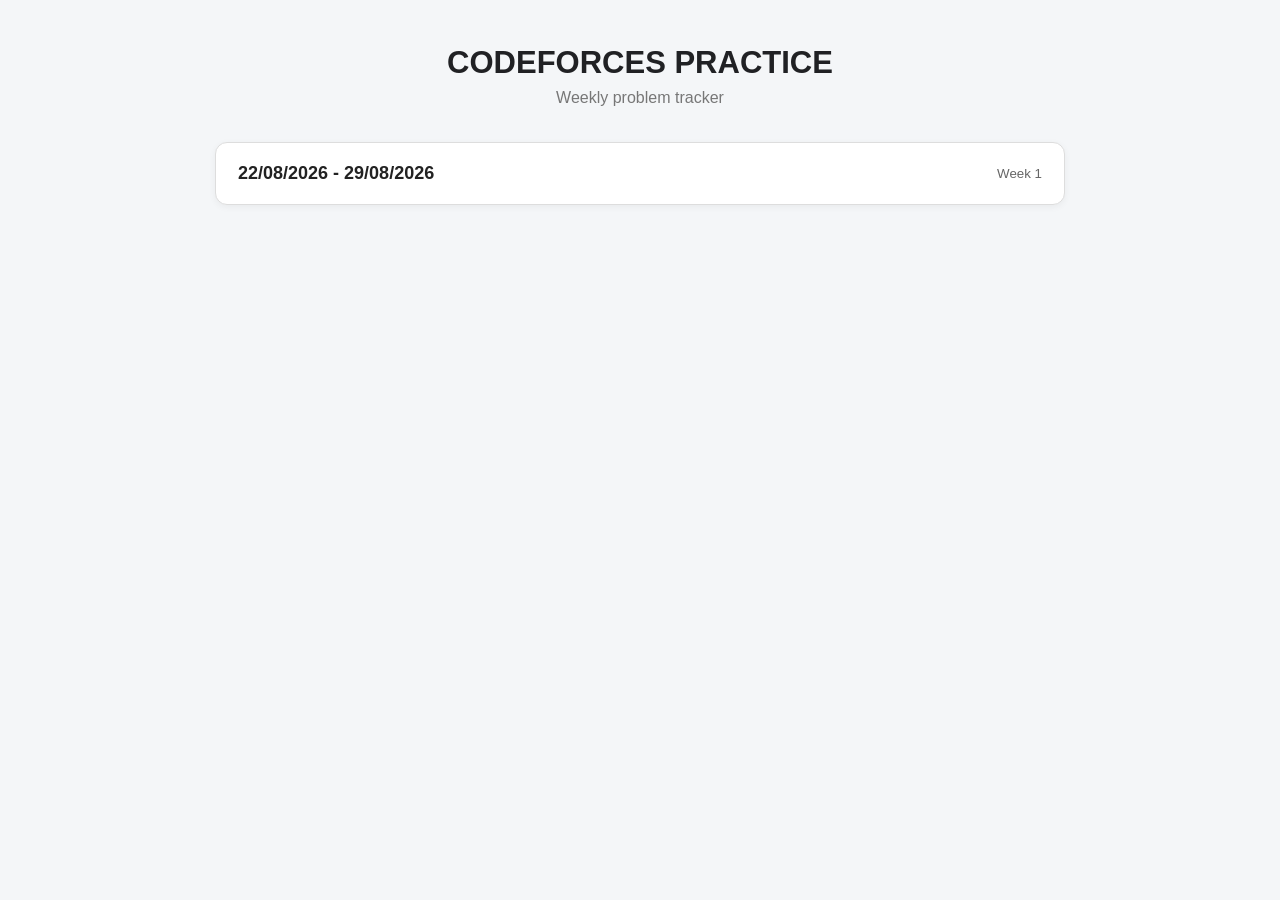
==== index.html @ 2c96304b "CF Weekly Tracker" ====
<!DOCTYPE html>
<html lang="en">
<head>
<meta charset="UTF-8">
<meta name="viewport" content="width=device-width, initial-scale=1.0">
<title>Codeforces Practice</title>
<link rel="stylesheet" href="style.css">
</head>
<body>
<div class="container">
<h1>CODEFORCES PRACTICE</h1>
<p class="subtitle">Weekly problem tracker</p>

 
</a>
<a class="week" href="weeks/week1.html">
    <span>22/08/2026 - 29/08/2026</span>
    <small>Week 1</small>
</a>
</div>
</body>
</html>
---- style.css ----
*{box-sizing:border-box}
body{margin:0;padding:45px 20px;background:#f4f6f8;color:#202124;font-family:Arial,Helvetica,sans-serif}
.container{width:100%;max-width:850px;margin:0 auto}
h1{text-align:center;margin:0;font-size:31px}
.subtitle{text-align:center;color:#777;margin:8px 0 35px}
.week{display:flex;align-items:center;justify-content:space-between;padding:20px 22px;margin-bottom:14px;background:#fff;border:1px solid #ddd;border-radius:12px;color:#222;text-decoration:none;box-shadow:0 2px 7px rgba(0,0,0,.05);transition:.15s}
.week:hover{transform:translateY(-2px);border-color:#2563eb}
.week span{font-size:18px;font-weight:700}.week small{color:#666}
.back{display:inline-block;margin-bottom:22px;color:#2563eb;text-decoration:none;font-weight:600}
.week-header{margin-bottom:25px}.week-header h1{margin-bottom:10px}
.stats{text-align:center;color:#666;font-size:14px}
.progress{height:8px;background:#e5e7eb;border-radius:20px;overflow:hidden;margin-top:12px}
.progress-bar{height:100%;width:0;background:#22c55e}
.question{background:#fff;padding:18px 20px;margin-bottom:14px;border-radius:10px;border:1px solid #ddd;box-shadow:0 2px 6px rgba(0,0,0,.05)}
.question.solved{border-color:#b7e4c7;background:#fbfffc}
.question[data-status="review"]{border-color:#fde68a;background:#fffdf6}
.question input{width:17px;height:17px;vertical-align:middle;cursor:pointer}
.question a{margin-left:8px;color:#2563eb;font-size:18px;font-weight:700;text-decoration:none}
.question a:hover{text-decoration:underline}
.rating{display:inline-block;margin-left:10px;padding:3px 8px;border-radius:20px;background:#eef2ff;color:#4f46e5;font-size:12px;font-weight:700}
.tag{display:inline-block;margin-left:6px;padding:3px 8px;border-radius:20px;background:#f1f3f5;color:#777;font-size:11px;font-weight:700;font-family:"Courier New",monospace}
.question p{margin:12px 0 0 28px;color:#555;line-height:1.6;white-space:pre-line}
.status{display:block;margin:8px 0 0 28px;color:#777;font-size:12px}
.question.solved .status{color:#15803d;font-weight:700}
.question[data-status="review"] .status{color:#b45309;font-weight:700}
@media(max-width:600px){body{padding:28px 12px}h1{font-size:24px}.week span{font-size:16px}.question a{font-size:16px}.rating,.tag{display:block;width:max-content;margin:8px 0 0 28px}}
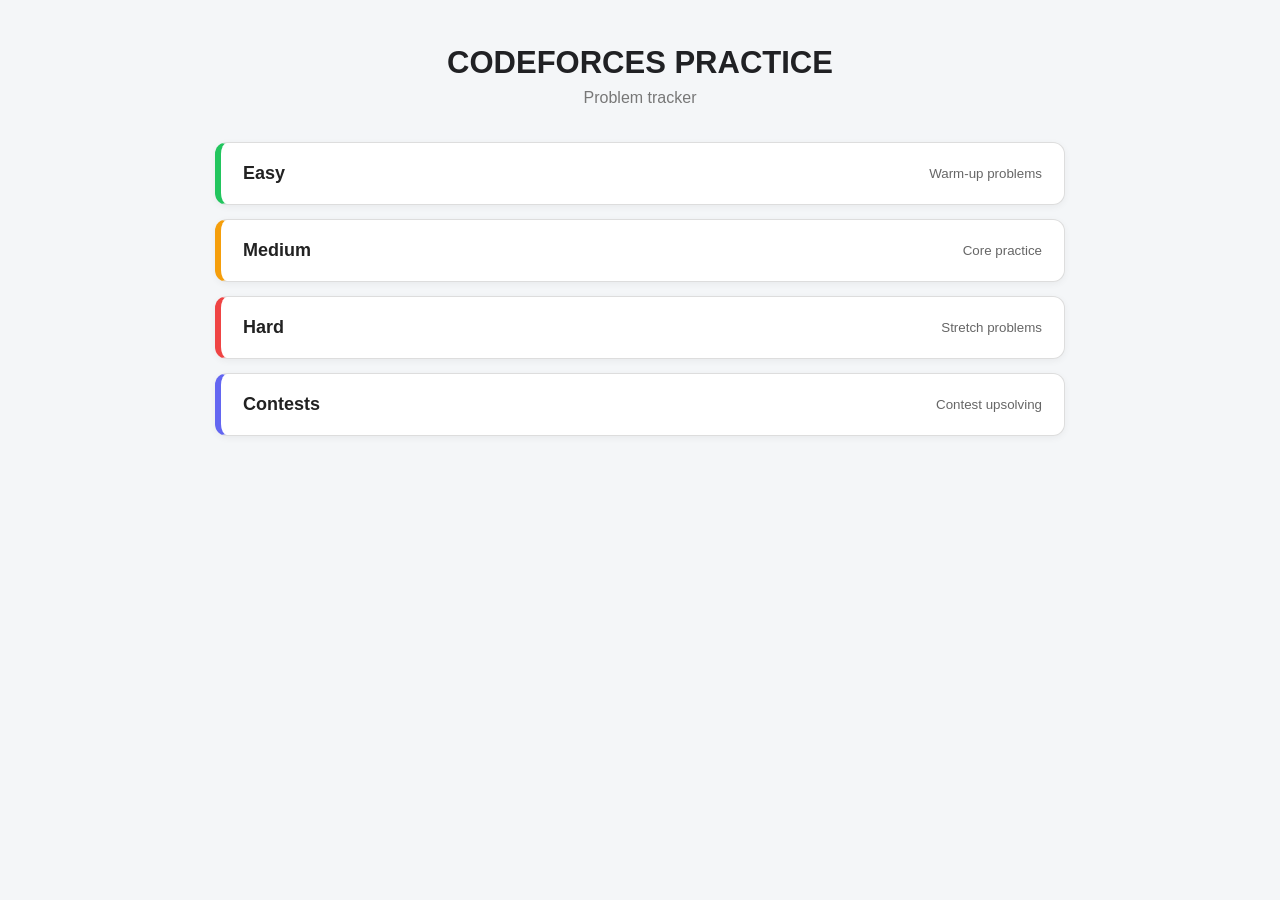
==== commit 2ec534ba: "Update tracker" ====
--- a/index.html
+++ b/index.html
@@ -9,13 +9,23 @@
 <body>
 <div class="container">
 <h1>CODEFORCES PRACTICE</h1>
-<p class="subtitle">Weekly problem tracker</p>
+<p class="subtitle">Problem tracker</p>
 
- 
+<a class="week easy" href="sections/easy.html">
+    <span>Easy</span>
+    <small>Warm-up problems</small>
 </a>
-<a class="week" href="weeks/week1.html">
-    <span>22/08/2026 - 29/08/2026</span>
-    <small>Week 1</small>
+<a class="week medium" href="sections/medium.html">
+    <span>Medium</span>
+    <small>Core practice</small>
+</a>
+<a class="week hard" href="sections/hard.html">
+    <span>Hard</span>
+    <small>Stretch problems</small>
+</a>
+<a class="week contests" href="sections/contests.html">
+    <span>Contests</span>
+    <small>Contest upsolving</small>
 </a>
 </div>
 </body>
--- a/style.css
+++ b/style.css
@@ -1,26 +1,240 @@
-*{box-sizing:border-box}
-body{margin:0;padding:45px 20px;background:#f4f6f8;color:#202124;font-family:Arial,Helvetica,sans-serif}
-.container{width:100%;max-width:850px;margin:0 auto}
-h1{text-align:center;margin:0;font-size:31px}
-.subtitle{text-align:center;color:#777;margin:8px 0 35px}
-.week{display:flex;align-items:center;justify-content:space-between;padding:20px 22px;margin-bottom:14px;background:#fff;border:1px solid #ddd;border-radius:12px;color:#222;text-decoration:none;box-shadow:0 2px 7px rgba(0,0,0,.05);transition:.15s}
-.week:hover{transform:translateY(-2px);border-color:#2563eb}
-.week span{font-size:18px;font-weight:700}.week small{color:#666}
-.back{display:inline-block;margin-bottom:22px;color:#2563eb;text-decoration:none;font-weight:600}
-.week-header{margin-bottom:25px}.week-header h1{margin-bottom:10px}
-.stats{text-align:center;color:#666;font-size:14px}
-.progress{height:8px;background:#e5e7eb;border-radius:20px;overflow:hidden;margin-top:12px}
-.progress-bar{height:100%;width:0;background:#22c55e}
-.question{background:#fff;padding:18px 20px;margin-bottom:14px;border-radius:10px;border:1px solid #ddd;box-shadow:0 2px 6px rgba(0,0,0,.05)}
-.question.solved{border-color:#b7e4c7;background:#fbfffc}
-.question[data-status="review"]{border-color:#fde68a;background:#fffdf6}
-.question input{width:17px;height:17px;vertical-align:middle;cursor:pointer}
-.question a{margin-left:8px;color:#2563eb;font-size:18px;font-weight:700;text-decoration:none}
-.question a:hover{text-decoration:underline}
-.rating{display:inline-block;margin-left:10px;padding:3px 8px;border-radius:20px;background:#eef2ff;color:#4f46e5;font-size:12px;font-weight:700}
-.tag{display:inline-block;margin-left:6px;padding:3px 8px;border-radius:20px;background:#f1f3f5;color:#777;font-size:11px;font-weight:700;font-family:"Courier New",monospace}
-.question p{margin:12px 0 0 28px;color:#555;line-height:1.6;white-space:pre-line}
-.status{display:block;margin:8px 0 0 28px;color:#777;font-size:12px}
-.question.solved .status{color:#15803d;font-weight:700}
-.question[data-status="review"] .status{color:#b45309;font-weight:700}
-@media(max-width:600px){body{padding:28px 12px}h1{font-size:24px}.week span{font-size:16px}.question a{font-size:16px}.rating,.tag{display:block;width:max-content;margin:8px 0 0 28px}}
+* {
+    box-sizing: border-box
+}
+
+body {
+    margin: 0;
+    padding: 45px 20px;
+    background: #f4f6f8;
+    color: #202124;
+    font-family: Arial, Helvetica, sans-serif
+}
+
+.container {
+    width: 100%;
+    max-width: 850px;
+    margin: 0 auto
+}
+
+h1 {
+    text-align: center;
+    margin: 0;
+    font-size: 31px
+}
+
+.subtitle {
+    text-align: center;
+    color: #777;
+    margin: 8px 0 35px
+}
+
+.week {
+    display: flex;
+    align-items: center;
+    justify-content: space-between;
+    padding: 20px 22px;
+    margin-bottom: 14px;
+    background: #fff;
+    border: 1px solid #ddd;
+    border-radius: 12px;
+    color: #222;
+    text-decoration: none;
+    box-shadow: 0 2px 7px rgba(0, 0, 0, .05);
+    transition: .15s
+}
+
+.week:hover {
+    transform: translateY(-2px);
+    border-color: #2563eb
+}
+
+.week span {
+    font-size: 18px;
+    font-weight: 700
+}
+
+.week small {
+    color: #666
+}
+
+.back {
+    display: inline-block;
+    margin-bottom: 22px;
+    color: #2563eb;
+    text-decoration: none;
+    font-weight: 600
+}
+
+.week-header {
+    margin-bottom: 25px
+}
+
+.week-header h1 {
+    margin-bottom: 10px
+}
+
+.stats {
+    text-align: center;
+    color: #666;
+    font-size: 14px
+}
+
+.progress {
+    height: 8px;
+    background: #e5e7eb;
+    border-radius: 20px;
+    overflow: hidden;
+    margin-top: 12px
+}
+
+.progress-bar {
+    height: 100%;
+    width: 0;
+    background: #22c55e
+}
+
+.question {
+    background: #fff;
+    padding: 18px 20px;
+    margin-bottom: 14px;
+    border-radius: 10px;
+    border: 1px solid #ddd;
+    box-shadow: 0 2px 6px rgba(0, 0, 0, .05)
+}
+
+.question.solved {
+    border-color: #b7e4c7;
+    background: #fbfffc
+}
+
+.question[data-status="help"] {
+    border-color: #93c5fd;
+    background: #f5f9ff
+}
+
+.question[data-status="help"] .status {
+    color: #1d4ed8;
+    font-weight: 700
+}
+
+.question[data-status="review"] {
+    border-color: #fde68a;
+    background: #fffdf6
+}
+
+.question input {
+    width: 17px;
+    height: 17px;
+    vertical-align: middle;
+    cursor: pointer
+}
+
+.question a {
+    margin-left: 8px;
+    color: #2563eb;
+    font-size: 18px;
+    font-weight: 700;
+    text-decoration: none
+}
+
+.question a:hover {
+    text-decoration: underline
+}
+
+.rating {
+    display: inline-block;
+    margin-left: 10px;
+    padding: 3px 8px;
+    border-radius: 20px;
+    background: #eef2ff;
+    color: #4f46e5;
+    font-size: 12px;
+    font-weight: 700
+}
+
+.tag {
+    display: inline-block;
+    margin-left: 6px;
+    padding: 3px 8px;
+    border-radius: 20px;
+    background: #f1f3f5;
+    color: #777;
+    font-size: 11px;
+    font-weight: 700;
+    font-family: "Courier New", monospace
+}
+
+.question p {
+    margin: 12px 0 0 28px;
+    color: #555;
+    line-height: 1.6;
+    white-space: pre-line
+}
+
+.status {
+    display: block;
+    margin: 8px 0 0 28px;
+    color: #777;
+    font-size: 12px
+}
+
+.question.solved .status {
+    color: #15803d;
+    font-weight: 700
+}
+
+.question[data-status="review"] .status {
+    color: #b45309;
+    font-weight: 700
+}
+
+@media(max-width:600px) {
+    body {
+        padding: 28px 12px
+    }
+
+    h1 {
+        font-size: 24px
+    }
+
+    .week span {
+        font-size: 16px
+    }
+
+    .question a {
+        font-size: 16px
+    }
+
+    .rating,
+    .tag {
+        display: block;
+        width: max-content;
+        margin: 8px 0 0 28px
+    }
+}
+
+
+/* ---- sections ---- */
+.week.easy { border-left: 6px solid #22c55e }
+.week.medium { border-left: 6px solid #f59e0b }
+.week.hard { border-left: 6px solid #ef4444 }
+.week.contests { border-left: 6px solid #6366f1 }
+
+.contest-badge {
+    display: inline-block;
+    margin-left: 6px;
+    padding: 3px 8px;
+    border-radius: 20px;
+    background: #fef3c7;
+    color: #b45309;
+    font-size: 11px;
+    font-weight: 700
+}
+
+@media(max-width:600px) {
+    .contest-badge {
+        display: block;
+        width: max-content;
+        margin: 8px 0 0 28px
+    }
+}
